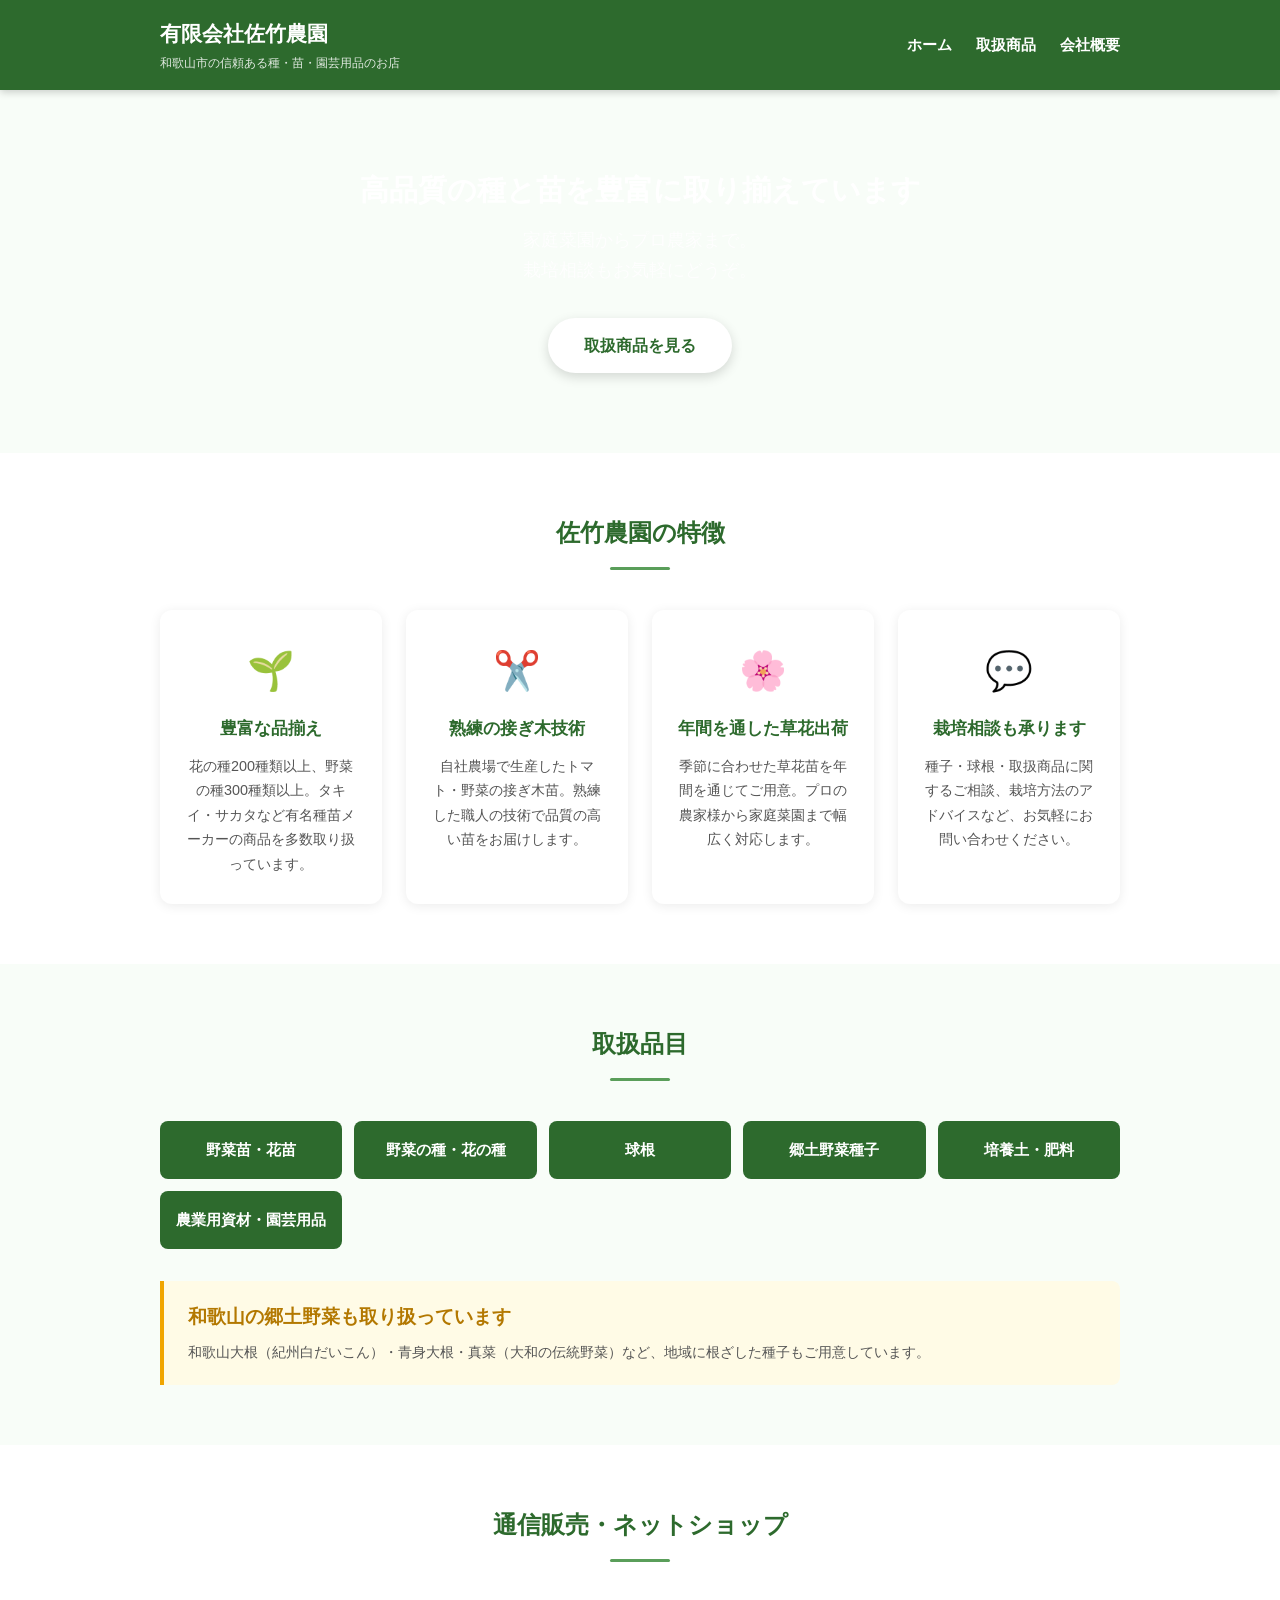
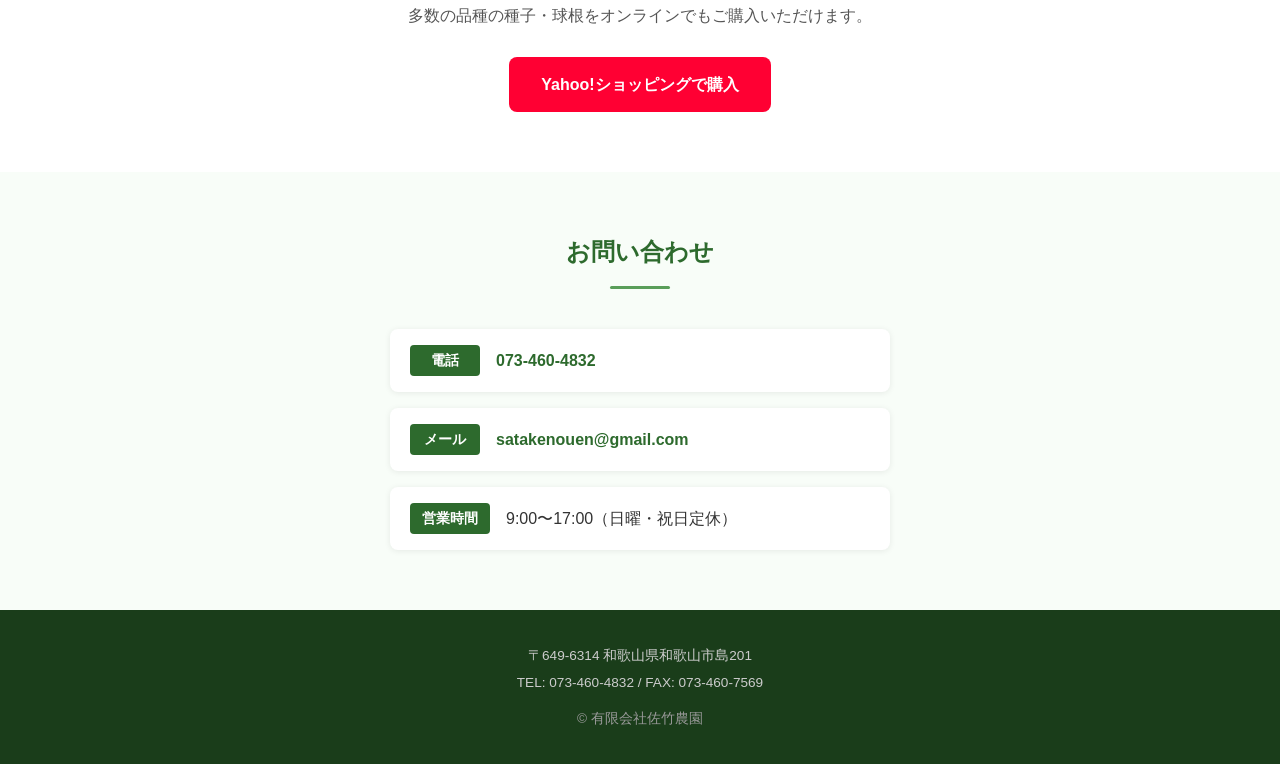
==== index.html @ ef3fe0a9 "Add files via upload" ====
<!DOCTYPE html>
<html lang="ja">
<head>
  <meta charset="UTF-8">
  <meta name="viewport" content="width=device-width, initial-scale=1.0">
  <title>有限会社佐竹農園 | 和歌山市の種苗・園芸用品専門店</title>
  <meta name="description" content="和歌山市の信頼ある種苗・農業用資材・園芸用品のお店。タキイ・サカタの種200種以上、野菜の種300種以上を取り扱い。家庭菜園からプロ農家まで対応。">
  <link rel="stylesheet" href="style.css">
</head>
<body>

<!-- ヘッダー -->
<header>
  <div class="header-inner">
    <div class="logo">
      <h1>有限会社佐竹農園</h1>
      <p class="tagline">和歌山市の信頼ある種・苗・園芸用品のお店</p>
    </div>
    <nav>
      <ul>
        <li><a href="index.html">ホーム</a></li>
        <li><a href="products.html">取扱商品</a></li>
        <li><a href="about.html">会社概要</a></li>
      </ul>
    </nav>
  </div>
</header>

<!-- ヒーロー -->
<section class="hero">
  <div class="hero-inner">
    <h2>高品質の種と苗を豊富に取り揃えています</h2>
    <p>家庭菜園からプロ農家まで。<br>栽培相談もお気軽にどうぞ。</p>
    <a href="products.html" class="btn">取扱商品を見る</a>
  </div>
</section>

<!-- 特徴 -->
<section class="features">
  <div class="container">
    <h2 class="section-title">佐竹農園の特徴</h2>
    <div class="feature-grid">
      <div class="feature-card">
        <div class="feature-icon">🌱</div>
        <h3>豊富な品揃え</h3>
        <p>花の種200種類以上、野菜の種300種類以上。タキイ・サカタなど有名種苗メーカーの商品を多数取り扱っています。</p>
      </div>
      <div class="feature-card">
        <div class="feature-icon">✂️</div>
        <h3>熟練の接ぎ木技術</h3>
        <p>自社農場で生産したトマト・野菜の接ぎ木苗。熟練した職人の技術で品質の高い苗をお届けします。</p>
      </div>
      <div class="feature-card">
        <div class="feature-icon">🌸</div>
        <h3>年間を通した草花出荷</h3>
        <p>季節に合わせた草花苗を年間を通じてご用意。プロの農家様から家庭菜園まで幅広く対応します。</p>
      </div>
      <div class="feature-card">
        <div class="feature-icon">💬</div>
        <h3>栽培相談も承ります</h3>
        <p>種子・球根・取扱商品に関するご相談、栽培方法のアドバイスなど、お気軽にお問い合わせください。</p>
      </div>
    </div>
  </div>
</section>

<!-- 取扱品目 -->
<section class="categories">
  <div class="container">
    <h2 class="section-title">取扱品目</h2>
    <div class="category-grid">
      <div class="category-item">野菜苗・花苗</div>
      <div class="category-item">野菜の種・花の種</div>
      <div class="category-item">球根</div>
      <div class="category-item">郷土野菜種子</div>
      <div class="category-item">培養土・肥料</div>
      <div class="category-item">農業用資材・園芸用品</div>
    </div>
    <div class="local-veg">
      <h3>和歌山の郷土野菜も取り扱っています</h3>
      <p>和歌山大根（紀州白だいこん）・青身大根・真菜（大和の伝統野菜）など、地域に根ざした種子もご用意しています。</p>
    </div>
  </div>
</section>

<!-- Webショップ -->
<section class="webshop">
  <div class="container">
    <h2 class="section-title">通信販売・ネットショップ</h2>
    <p>多数の品種の種子・球根をオンラインでもご購入いただけます。</p>
    <div class="shop-links">
      <a href="https://shopping.yahoo.co.jp/search?p=%E4%BD%90%E7%AB%B9%E8%BE%B2%E5%9C%92" class="shop-btn yahoo" target="_blank" rel="noopener">Yahoo!ショッピングで購入</a>
    </div>
  </div>
</section>

<!-- お問い合わせ -->
<section class="contact">
  <div class="container">
    <h2 class="section-title">お問い合わせ</h2>
    <div class="contact-info">
      <div class="contact-item">
        <span class="contact-label">電話</span>
        <a href="tel:073-460-4832">073-460-4832</a>
      </div>
      <div class="contact-item">
        <span class="contact-label">メール</span>
        <a href="mailto:satakenouen@gmail.com">satakenouen@gmail.com</a>
      </div>
      <div class="contact-item">
        <span class="contact-label">営業時間</span>
        <span>9:00〜17:00（日曜・祝日定休）</span>
      </div>
    </div>
  </div>
</section>

<!-- フッター -->
<footer>
  <div class="container">
    <p>〒649-6314 和歌山県和歌山市島201</p>
    <p>TEL: 073-460-4832 / FAX: 073-460-7569</p>
    <p class="copyright">© 有限会社佐竹農園</p>
  </div>
</footer>

</body>
</html>
---- style.css ----
/* リセット・基本 */
* { margin: 0; padding: 0; box-sizing: border-box; }
body { font-family: 'Hiragino Kaku Gothic ProN', 'Meiryo', sans-serif; color: #333; line-height: 1.7; }
a { color: inherit; text-decoration: none; }
.container { max-width: 1000px; margin: 0 auto; padding: 0 20px; }

/* ヘッダー */
header {
  background: #2d6a2d;
  color: white;
  padding: 16px 0;
  position: sticky;
  top: 0;
  z-index: 100;
  box-shadow: 0 2px 8px rgba(0,0,0,0.2);
}
.header-inner {
  max-width: 1000px;
  margin: 0 auto;
  padding: 0 20px;
  display: flex;
  align-items: center;
  justify-content: space-between;
  flex-wrap: wrap;
  gap: 12px;
}
.logo h1 { font-size: 1.3rem; font-weight: bold; }
.logo .tagline { font-size: 0.75rem; opacity: 0.85; margin-top: 2px; }
nav ul { list-style: none; display: flex; gap: 24px; }
nav a { font-size: 0.95rem; font-weight: bold; padding: 4px 0; border-bottom: 2px solid transparent; transition: border-color 0.2s; }
nav a:hover { border-bottom-color: #a8d5a8; }

/* ヒーロー */
.hero {
  background: linear-gradient(135deg, #3a7d3a 0%, #5a9e5a 50%, #7ab87a 100%);
  color: white;
  text-align: center;
  padding: 80px 20px;
}
.hero h2 { font-size: 1.8rem; margin-bottom: 16px; line-height: 1.4; }
.hero p { font-size: 1.1rem; margin-bottom: 32px; opacity: 0.95; }
.btn {
  display: inline-block;
  background: white;
  color: #2d6a2d;
  padding: 14px 36px;
  border-radius: 30px;
  font-weight: bold;
  font-size: 1rem;
  transition: transform 0.2s, box-shadow 0.2s;
  box-shadow: 0 4px 12px rgba(0,0,0,0.15);
}
.btn:hover { transform: translateY(-2px); box-shadow: 0 6px 16px rgba(0,0,0,0.2); }

/* セクション共通 */
section { padding: 60px 0; }
section:nth-child(even) { background: #f8fdf8; }
.section-title {
  text-align: center;
  font-size: 1.5rem;
  color: #2d6a2d;
  margin-bottom: 40px;
  position: relative;
  padding-bottom: 16px;
}
.section-title::after {
  content: '';
  position: absolute;
  bottom: 0;
  left: 50%;
  transform: translateX(-50%);
  width: 60px;
  height: 3px;
  background: #5a9e5a;
  border-radius: 2px;
}

/* 特徴グリッド */
.feature-grid {
  display: grid;
  grid-template-columns: repeat(auto-fit, minmax(220px, 1fr));
  gap: 24px;
}
.feature-card {
  background: white;
  border-radius: 12px;
  padding: 28px 24px;
  text-align: center;
  box-shadow: 0 2px 12px rgba(0,0,0,0.08);
  transition: transform 0.2s;
}
.feature-card:hover { transform: translateY(-4px); }
.feature-icon { font-size: 2.4rem; margin-bottom: 12px; }
.feature-card h3 { font-size: 1.05rem; color: #2d6a2d; margin-bottom: 10px; }
.feature-card p { font-size: 0.9rem; color: #555; }

/* 取扱品目 */
.category-grid {
  display: grid;
  grid-template-columns: repeat(auto-fit, minmax(160px, 1fr));
  gap: 12px;
  margin-bottom: 32px;
}
.category-item {
  background: #2d6a2d;
  color: white;
  text-align: center;
  padding: 16px 12px;
  border-radius: 8px;
  font-weight: bold;
  font-size: 0.95rem;
}
.local-veg {
  background: #fffbe6;
  border-left: 4px solid #f0a500;
  padding: 20px 24px;
  border-radius: 0 8px 8px 0;
}
.local-veg h3 { color: #b37800; margin-bottom: 8px; }
.local-veg p { font-size: 0.9rem; color: #555; }

/* Webショップ */
.webshop { text-align: center; }
.webshop p { margin-bottom: 28px; font-size: 1rem; color: #555; }
.shop-links { display: flex; gap: 16px; justify-content: center; flex-wrap: wrap; }
.shop-btn {
  display: inline-block;
  padding: 14px 32px;
  border-radius: 8px;
  font-weight: bold;
  font-size: 1rem;
  transition: opacity 0.2s;
}
.shop-btn:hover { opacity: 0.85; }
.shop-btn.yahoo { background: #ff0033; color: white; }

/* お問い合わせ */
.contact-info {
  display: flex;
  flex-direction: column;
  gap: 16px;
  max-width: 500px;
  margin: 0 auto;
}
.contact-item {
  display: flex;
  align-items: center;
  gap: 16px;
  background: white;
  padding: 16px 20px;
  border-radius: 8px;
  box-shadow: 0 1px 6px rgba(0,0,0,0.08);
}
.contact-label {
  background: #2d6a2d;
  color: white;
  padding: 4px 12px;
  border-radius: 4px;
  font-size: 0.85rem;
  font-weight: bold;
  min-width: 70px;
  text-align: center;
}
.contact-item a { color: #2d6a2d; font-weight: bold; }

/* フッター */
footer {
  background: #1a3d1a;
  color: #ccc;
  text-align: center;
  padding: 32px 20px;
  font-size: 0.85rem;
  line-height: 2;
}
.copyright { margin-top: 8px; color: #999; }

/* テーブル（会社概要用） */
.info-table { width: 100%; border-collapse: collapse; }
.info-table th, .info-table td { padding: 14px 16px; border-bottom: 1px solid #e0e0e0; text-align: left; }
.info-table th { background: #f0f7f0; color: #2d6a2d; font-weight: bold; width: 30%; }
.info-table tr:last-child th, .info-table tr:last-child td { border-bottom: none; }

/* 商品ページ */
.product-section { margin-bottom: 40px; }
.product-section h3 { font-size: 1.2rem; color: #2d6a2d; border-left: 4px solid #5a9e5a; padding-left: 12px; margin-bottom: 16px; }
.product-list { list-style: none; display: flex; flex-wrap: wrap; gap: 10px; }
.product-list li { background: #f0f7f0; padding: 8px 16px; border-radius: 20px; font-size: 0.9rem; }

/* スマホ対応 */
@media (max-width: 600px) {
  .hero h2 { font-size: 1.3rem; }
  .header-inner { justify-content: center; }
  nav ul { gap: 16px; }
  .contact-item { flex-direction: column; text-align: center; }
}
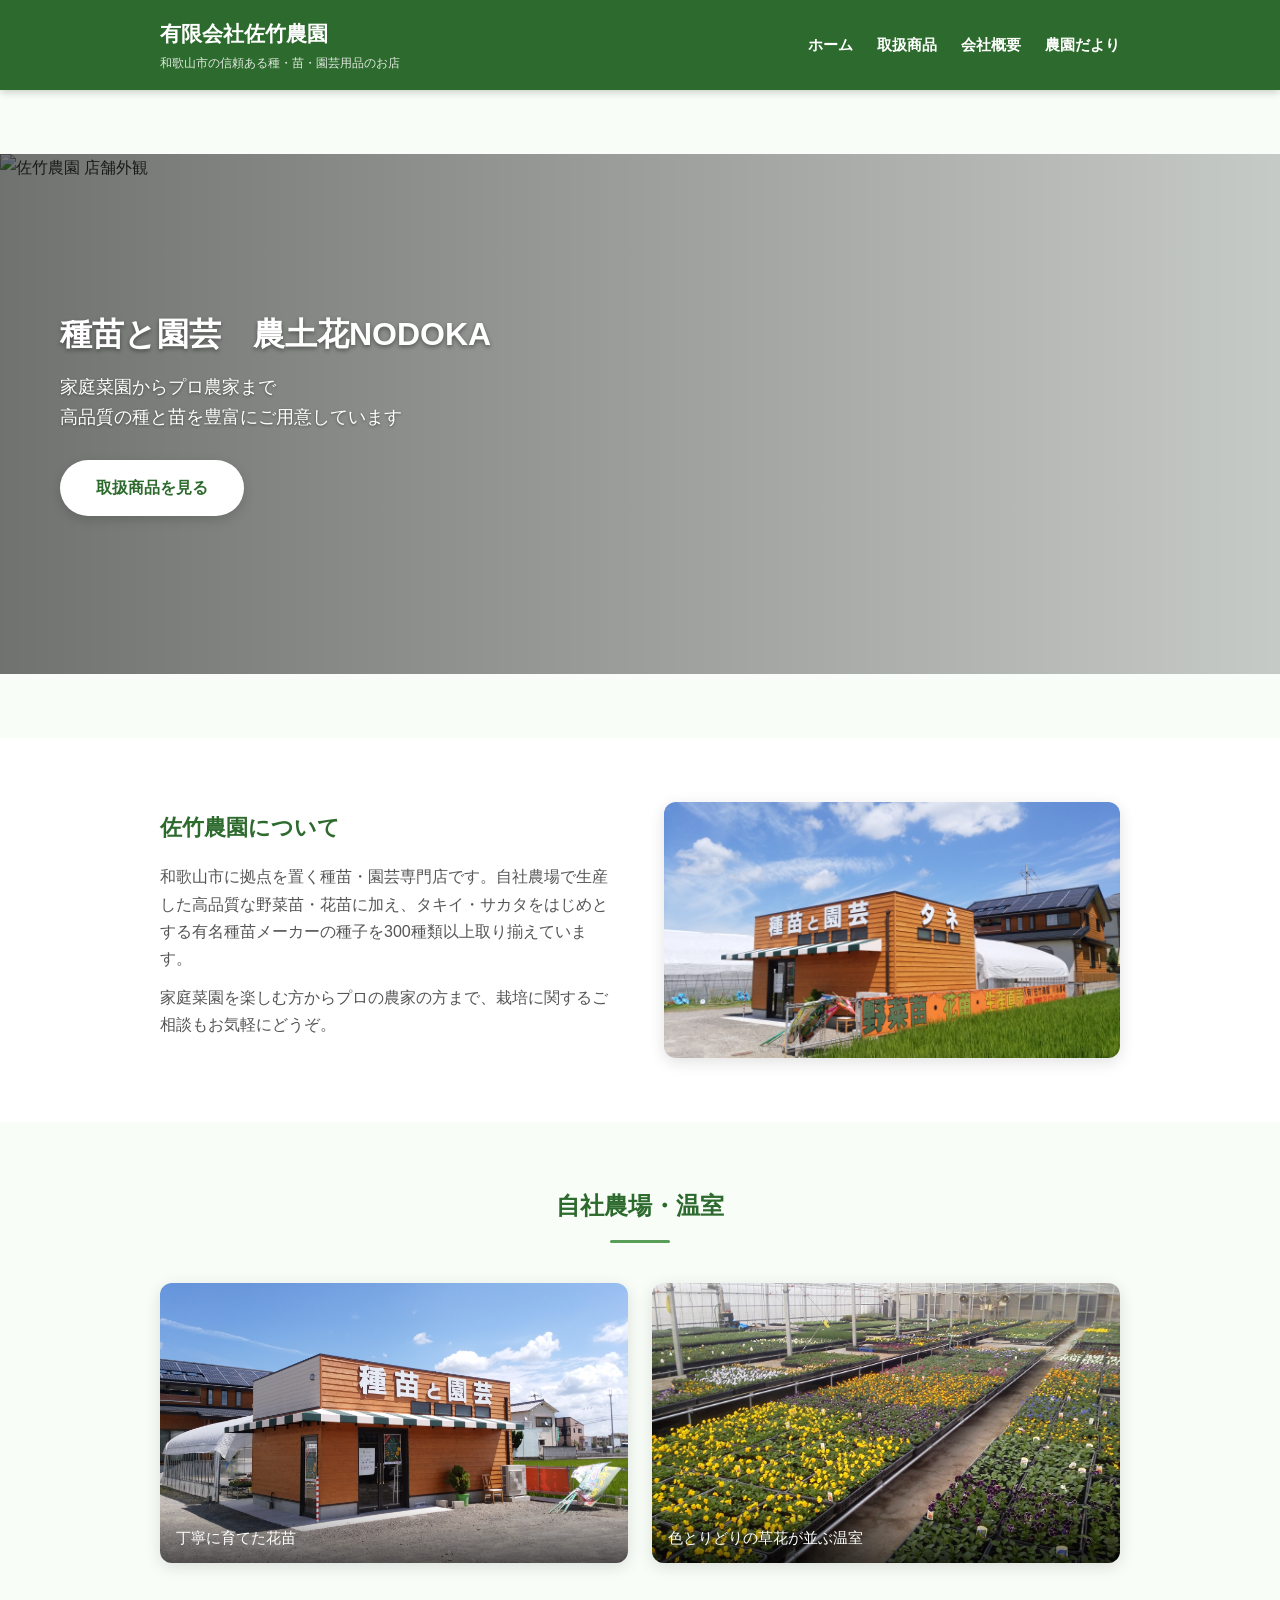
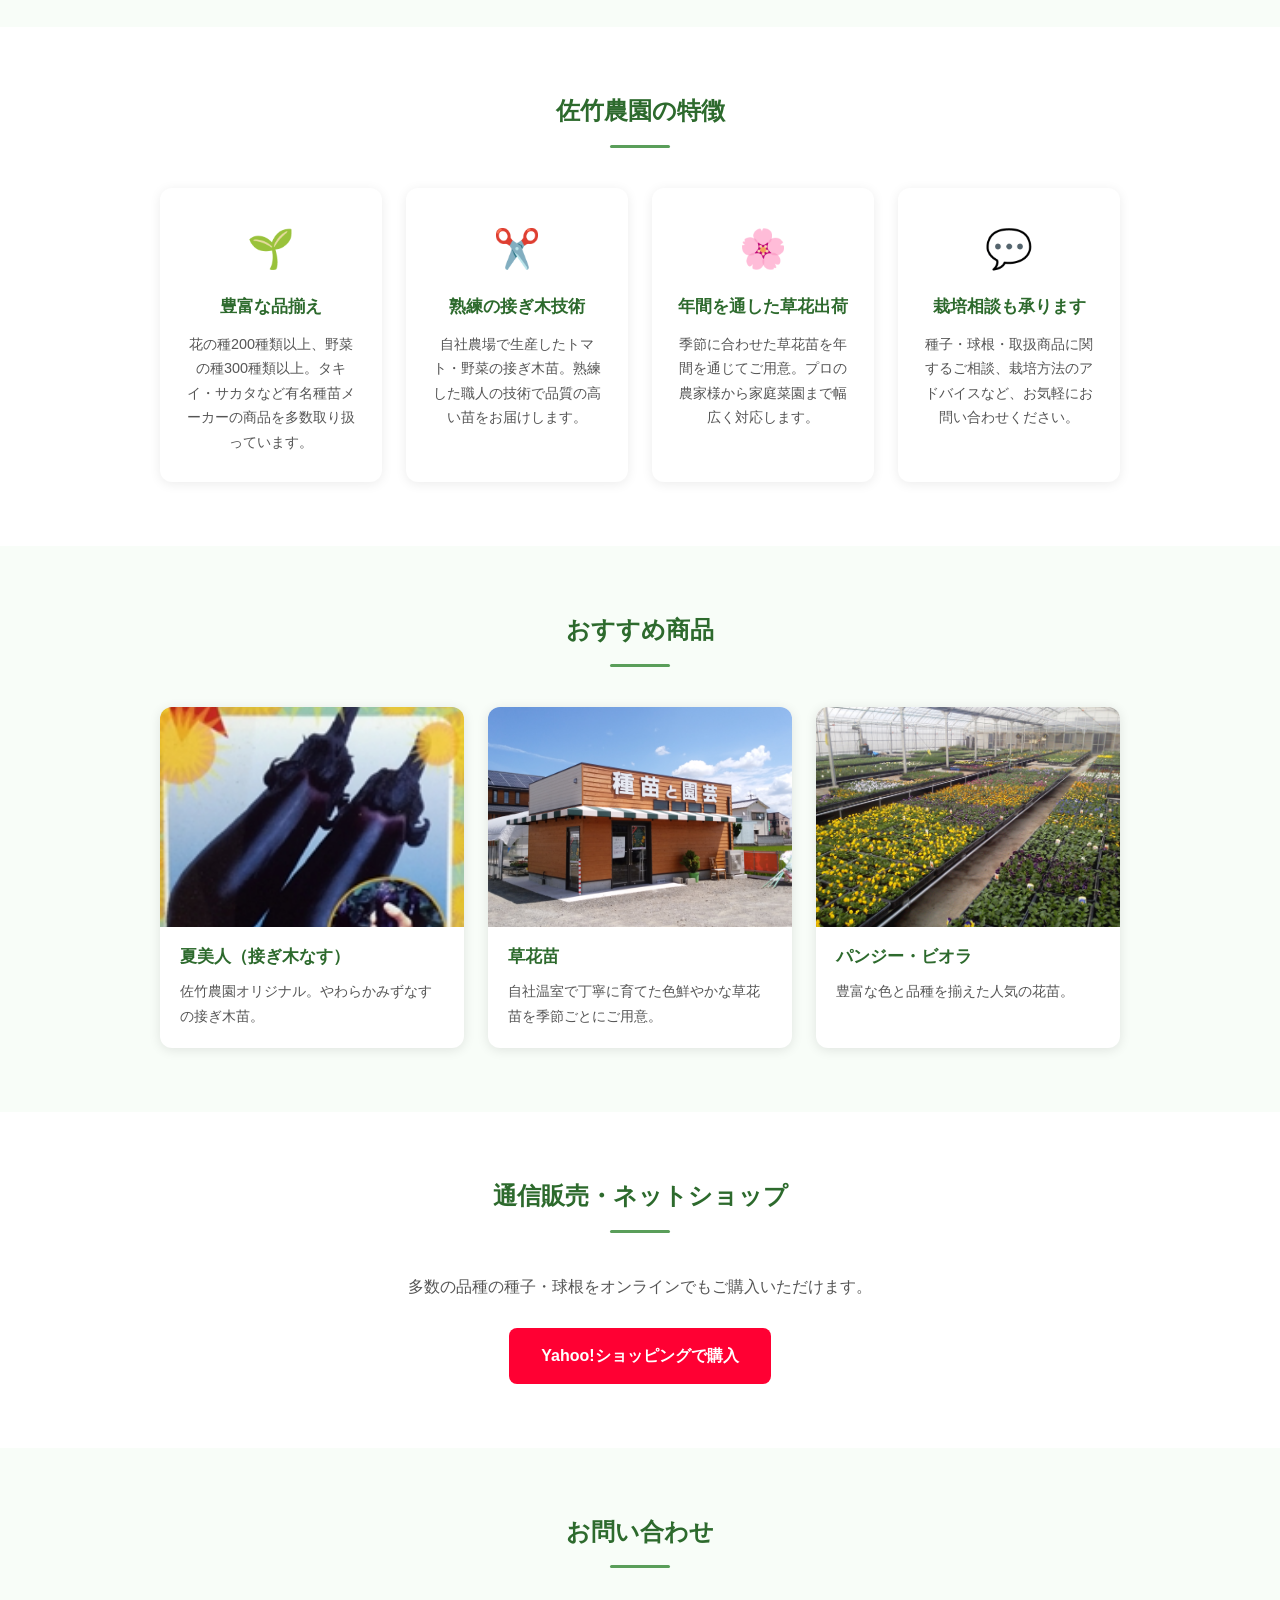
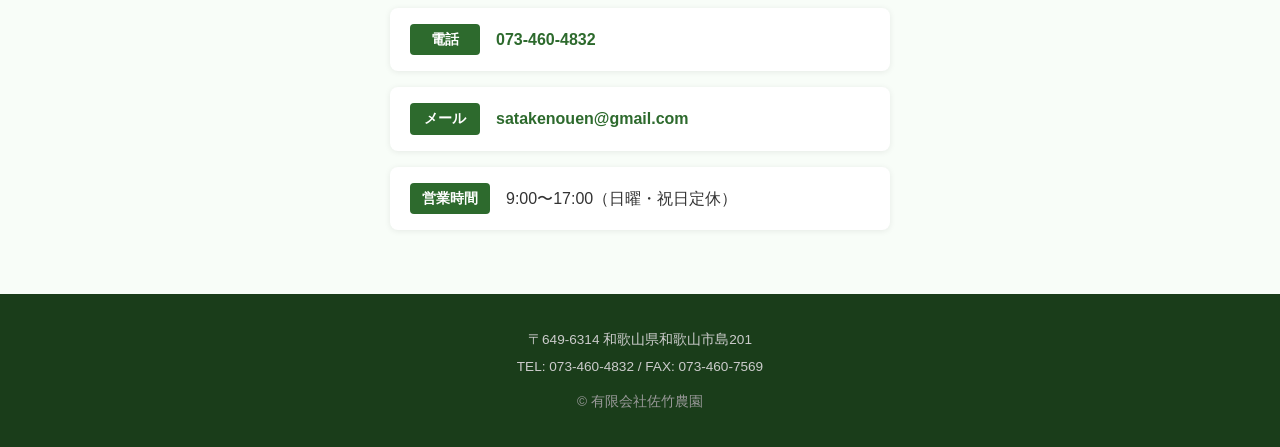
==== commit 32fe1f82: "写真追加・デザインリニューアル・農園だよりリンク追加・Yahooショッピングリンク修正" ====
--- a/index.html
+++ b/index.html
@@ -21,17 +21,54 @@
         <li><a href="index.html">ホーム</a></li>
         <li><a href="products.html">取扱商品</a></li>
         <li><a href="about.html">会社概要</a></li>
+        <li><a href="https://satake-seeds.blogspot.com" target="_blank" rel="noopener">農園だより</a></li>
       </ul>
     </nav>
   </div>
 </header>
 
-<!-- ヒーロー -->
+<!-- ヒーロー（店舗写真） -->
 <section class="hero">
-  <div class="hero-inner">
-    <h2>高品質の種と苗を豊富に取り揃えています</h2>
-    <p>家庭菜園からプロ農家まで。<br>栽培相談もお気軽にどうぞ。</p>
-    <a href="products.html" class="btn">取扱商品を見る</a>
+  <div class="hero-img-wrap">
+    <img src="images/shop1.jpg" alt="佐竹農園 店舗外観">
+    <div class="hero-overlay">
+      <h2>種苗と園芸　農土花NODOKA</h2>
+      <p>家庭菜園からプロ農家まで<br>高品質の種と苗を豊富にご用意しています</p>
+      <a href="products.html" class="btn">取扱商品を見る</a>
+    </div>
+  </div>
+</section>
+
+<!-- 店舗紹介 -->
+<section class="about-intro">
+  <div class="container">
+    <div class="intro-grid">
+      <div class="intro-text">
+        <h2>佐竹農園について</h2>
+        <p>和歌山市に拠点を置く種苗・園芸専門店です。自社農場で生産した高品質な野菜苗・花苗に加え、タキイ・サカタをはじめとする有名種苗メーカーの種子を300種類以上取り揃えています。</p>
+        <p>家庭菜園を楽しむ方からプロの農家の方まで、栽培に関するご相談もお気軽にどうぞ。</p>
+      </div>
+      <div class="intro-img">
+        <img src="images/shop2.jpg" alt="佐竹農園 外観">
+      </div>
+    </div>
+  </div>
+</section>
+
+<!-- 温室・自社農場 -->
+<section class="greenhouse-section">
+  <div class="container">
+    <h2 class="section-title">自社農場・温室</h2>
+    <div class="greenhouse-grid">
+      <div class="greenhouse-item">
+        <img src="images/greenhouse1.jpg" alt="温室の花苗">
+        <p>丁寧に育てた花苗</p>
+      </div>
+      <div class="greenhouse-item">
+        <img src="images/greenhouse2.JPG" alt="温室全体の花苗">
+        <p>色とりどりの草花が並ぶ温室</p>
+      </div>
+    </div>
   </div>
 </section>
 
@@ -64,21 +101,32 @@
   </div>
 </section>
 
-<!-- 取扱品目 -->
-<section class="categories">
+<!-- おすすめ商品 -->
+<section class="pickup">
   <div class="container">
-    <h2 class="section-title">取扱品目</h2>
-    <div class="category-grid">
-      <div class="category-item">野菜苗・花苗</div>
-      <div class="category-item">野菜の種・花の種</div>
-      <div class="category-item">球根</div>
-      <div class="category-item">郷土野菜種子</div>
-      <div class="category-item">培養土・肥料</div>
-      <div class="category-item">農業用資材・園芸用品</div>
-    </div>
-    <div class="local-veg">
-      <h3>和歌山の郷土野菜も取り扱っています</h3>
-      <p>和歌山大根（紀州白だいこん）・青身大根・真菜（大和の伝統野菜）など、地域に根ざした種子もご用意しています。</p>
+    <h2 class="section-title">おすすめ商品</h2>
+    <div class="pickup-grid">
+      <div class="pickup-card">
+        <img src="images/seed1.jpg" alt="夏美人 接ぎ木なす">
+        <div class="pickup-info">
+          <h3>夏美人（接ぎ木なす）</h3>
+          <p>佐竹農園オリジナル。やわらかみずなすの接ぎ木苗。</p>
+        </div>
+      </div>
+      <div class="pickup-card">
+        <img src="images/greenhouse1.jpg" alt="花苗">
+        <div class="pickup-info">
+          <h3>草花苗</h3>
+          <p>自社温室で丁寧に育てた色鮮やかな草花苗を季節ごとにご用意。</p>
+        </div>
+      </div>
+      <div class="pickup-card">
+        <img src="images/greenhouse2.JPG" alt="花苗各種">
+        <div class="pickup-info">
+          <h3>パンジー・ビオラ</h3>
+          <p>豊富な色と品種を揃えた人気の花苗。</p>
+        </div>
+      </div>
     </div>
   </div>
 </section>
@@ -89,7 +137,7 @@
     <h2 class="section-title">通信販売・ネットショップ</h2>
     <p>多数の品種の種子・球根をオンラインでもご購入いただけます。</p>
     <div class="shop-links">
-      <a href="https://shopping.yahoo.co.jp/search?p=%E4%BD%90%E7%AB%B9%E8%BE%B2%E5%9C%92" class="shop-btn yahoo" target="_blank" rel="noopener">Yahoo!ショッピングで購入</a>
+      <a href="https://store.shopping.yahoo.co.jp/nodoka-satakenouen/" class="shop-btn yahoo" target="_blank" rel="noopener">Yahoo!ショッピングで購入</a>
     </div>
   </div>
 </section>
--- a/style.css
+++ b/style.css
@@ -3,6 +3,7 @@
 body { font-family: 'Hiragino Kaku Gothic ProN', 'Meiryo', sans-serif; color: #333; line-height: 1.7; }
 a { color: inherit; text-decoration: none; }
 .container { max-width: 1000px; margin: 0 auto; padding: 0 20px; }
+img { max-width: 100%; height: auto; display: block; }
 
 /* ヘッダー */
 header {
@@ -31,14 +32,21 @@
 nav a:hover { border-bottom-color: #a8d5a8; }
 
 /* ヒーロー */
-.hero {
-  background: linear-gradient(135deg, #3a7d3a 0%, #5a9e5a 50%, #7ab87a 100%);
+.hero { position: relative; }
+.hero-img-wrap { position: relative; max-height: 520px; overflow: hidden; }
+.hero-img-wrap img { width: 100%; height: 520px; object-fit: cover; object-position: center; }
+.hero-overlay {
+  position: absolute;
+  inset: 0;
+  background: linear-gradient(to right, rgba(0,0,0,0.55) 0%, rgba(0,0,0,0.2) 100%);
+  display: flex;
+  flex-direction: column;
+  justify-content: center;
+  padding: 40px 60px;
   color: white;
-  text-align: center;
-  padding: 80px 20px;
-}
-.hero h2 { font-size: 1.8rem; margin-bottom: 16px; line-height: 1.4; }
-.hero p { font-size: 1.1rem; margin-bottom: 32px; opacity: 0.95; }
+}
+.hero-overlay h2 { font-size: 2rem; margin-bottom: 16px; line-height: 1.4; text-shadow: 0 2px 4px rgba(0,0,0,0.4); }
+.hero-overlay p { font-size: 1.1rem; margin-bottom: 28px; text-shadow: 0 1px 3px rgba(0,0,0,0.4); }
 .btn {
   display: inline-block;
   background: white;
@@ -49,11 +57,12 @@
   font-size: 1rem;
   transition: transform 0.2s, box-shadow 0.2s;
   box-shadow: 0 4px 12px rgba(0,0,0,0.15);
+  width: fit-content;
 }
 .btn:hover { transform: translateY(-2px); box-shadow: 0 6px 16px rgba(0,0,0,0.2); }
 
 /* セクション共通 */
-section { padding: 60px 0; }
+section { padding: 64px 0; }
 section:nth-child(even) { background: #f8fdf8; }
 .section-title {
   text-align: center;
@@ -66,13 +75,38 @@
 .section-title::after {
   content: '';
   position: absolute;
-  bottom: 0;
-  left: 50%;
+  bottom: 0; left: 50%;
   transform: translateX(-50%);
-  width: 60px;
-  height: 3px;
+  width: 60px; height: 3px;
   background: #5a9e5a;
   border-radius: 2px;
+}
+
+/* 店舗紹介 */
+.intro-grid {
+  display: grid;
+  grid-template-columns: 1fr 1fr;
+  gap: 48px;
+  align-items: center;
+}
+.intro-text h2 { font-size: 1.4rem; color: #2d6a2d; margin-bottom: 16px; }
+.intro-text p { color: #555; margin-bottom: 12px; }
+.intro-img img { border-radius: 12px; box-shadow: 0 4px 16px rgba(0,0,0,0.12); }
+
+/* 温室 */
+.greenhouse-grid {
+  display: grid;
+  grid-template-columns: 1fr 1fr;
+  gap: 24px;
+}
+.greenhouse-item { position: relative; border-radius: 12px; overflow: hidden; box-shadow: 0 4px 16px rgba(0,0,0,0.12); }
+.greenhouse-item img { width: 100%; height: 280px; object-fit: cover; transition: transform 0.4s; }
+.greenhouse-item:hover img { transform: scale(1.04); }
+.greenhouse-item p {
+  position: absolute; bottom: 0; left: 0; right: 0;
+  background: linear-gradient(transparent, rgba(0,0,0,0.6));
+  color: white; padding: 20px 16px 12px;
+  font-size: 0.95rem;
 }
 
 /* 特徴グリッド */
@@ -94,30 +128,24 @@
 .feature-card h3 { font-size: 1.05rem; color: #2d6a2d; margin-bottom: 10px; }
 .feature-card p { font-size: 0.9rem; color: #555; }
 
-/* 取扱品目 */
-.category-grid {
-  display: grid;
-  grid-template-columns: repeat(auto-fit, minmax(160px, 1fr));
-  gap: 12px;
-  margin-bottom: 32px;
-}
-.category-item {
-  background: #2d6a2d;
-  color: white;
-  text-align: center;
-  padding: 16px 12px;
-  border-radius: 8px;
-  font-weight: bold;
-  font-size: 0.95rem;
-}
-.local-veg {
-  background: #fffbe6;
-  border-left: 4px solid #f0a500;
-  padding: 20px 24px;
-  border-radius: 0 8px 8px 0;
-}
-.local-veg h3 { color: #b37800; margin-bottom: 8px; }
-.local-veg p { font-size: 0.9rem; color: #555; }
+/* おすすめ商品 */
+.pickup-grid {
+  display: grid;
+  grid-template-columns: repeat(auto-fit, minmax(280px, 1fr));
+  gap: 24px;
+}
+.pickup-card {
+  background: white;
+  border-radius: 12px;
+  overflow: hidden;
+  box-shadow: 0 2px 12px rgba(0,0,0,0.1);
+  transition: transform 0.2s;
+}
+.pickup-card:hover { transform: translateY(-4px); }
+.pickup-card img { width: 100%; height: 220px; object-fit: cover; }
+.pickup-info { padding: 16px 20px 20px; }
+.pickup-info h3 { font-size: 1.05rem; color: #2d6a2d; margin-bottom: 8px; }
+.pickup-info p { font-size: 0.9rem; color: #555; }
 
 /* Webショップ */
 .webshop { text-align: center; }
@@ -187,8 +215,12 @@
 .product-list li { background: #f0f7f0; padding: 8px 16px; border-radius: 20px; font-size: 0.9rem; }
 
 /* スマホ対応 */
-@media (max-width: 600px) {
-  .hero h2 { font-size: 1.3rem; }
+@media (max-width: 700px) {
+  .hero-overlay { padding: 24px; }
+  .hero-overlay h2 { font-size: 1.3rem; }
+  .hero-img-wrap img { height: 320px; }
+  .intro-grid { grid-template-columns: 1fr; }
+  .greenhouse-grid { grid-template-columns: 1fr; }
   .header-inner { justify-content: center; }
   nav ul { gap: 16px; }
   .contact-item { flex-direction: column; text-align: center; }
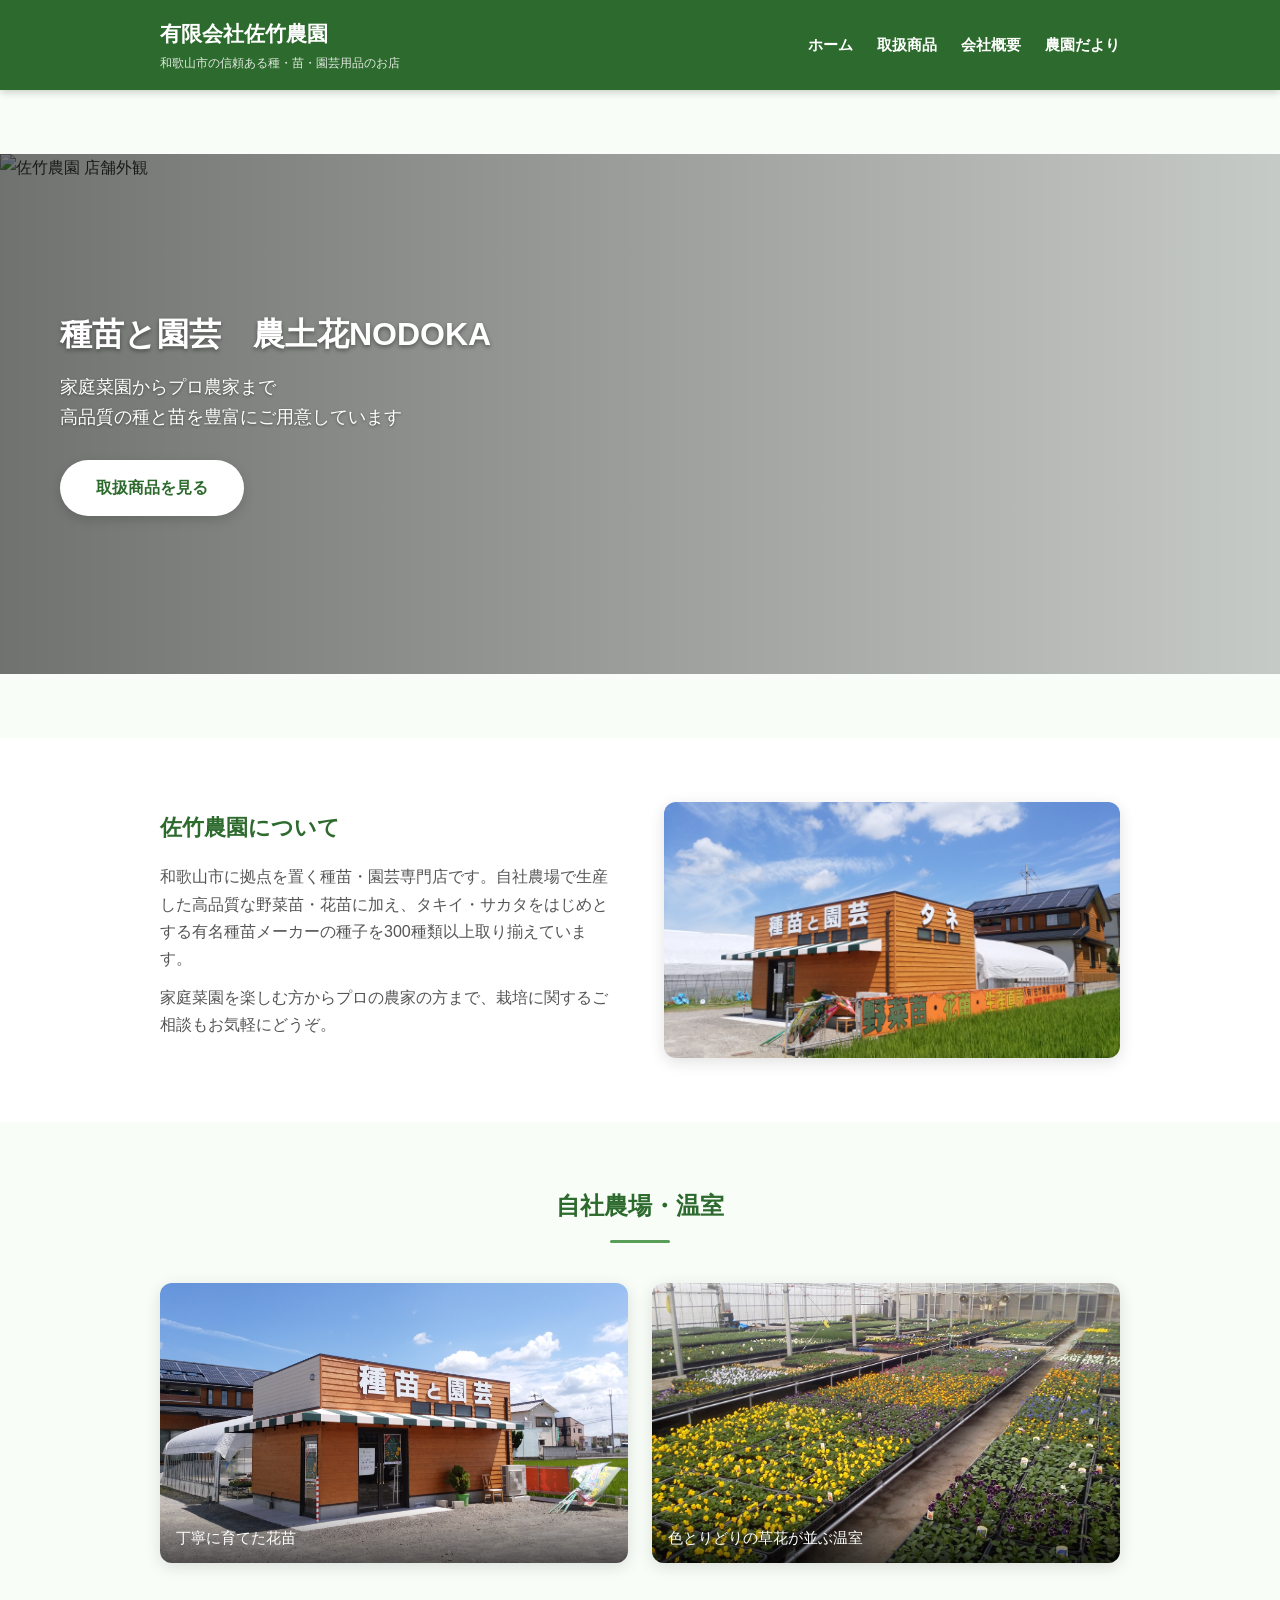
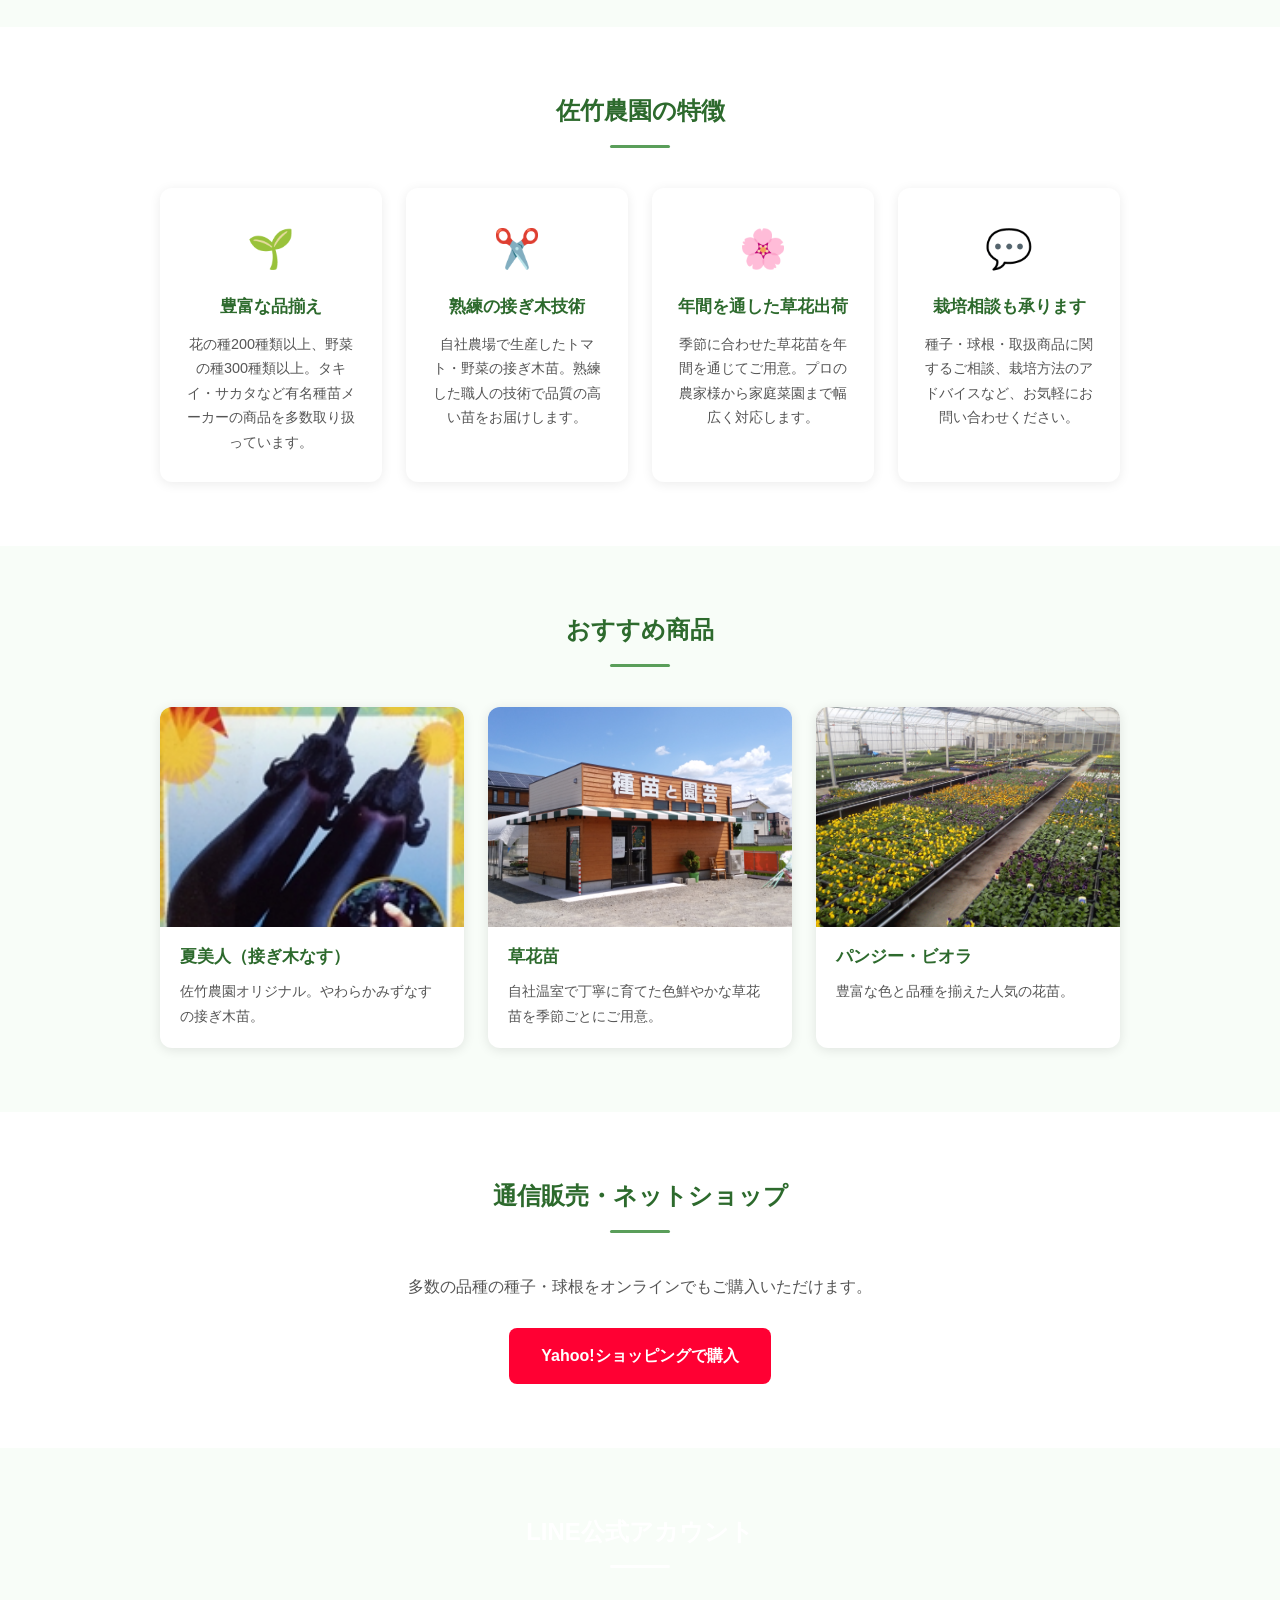
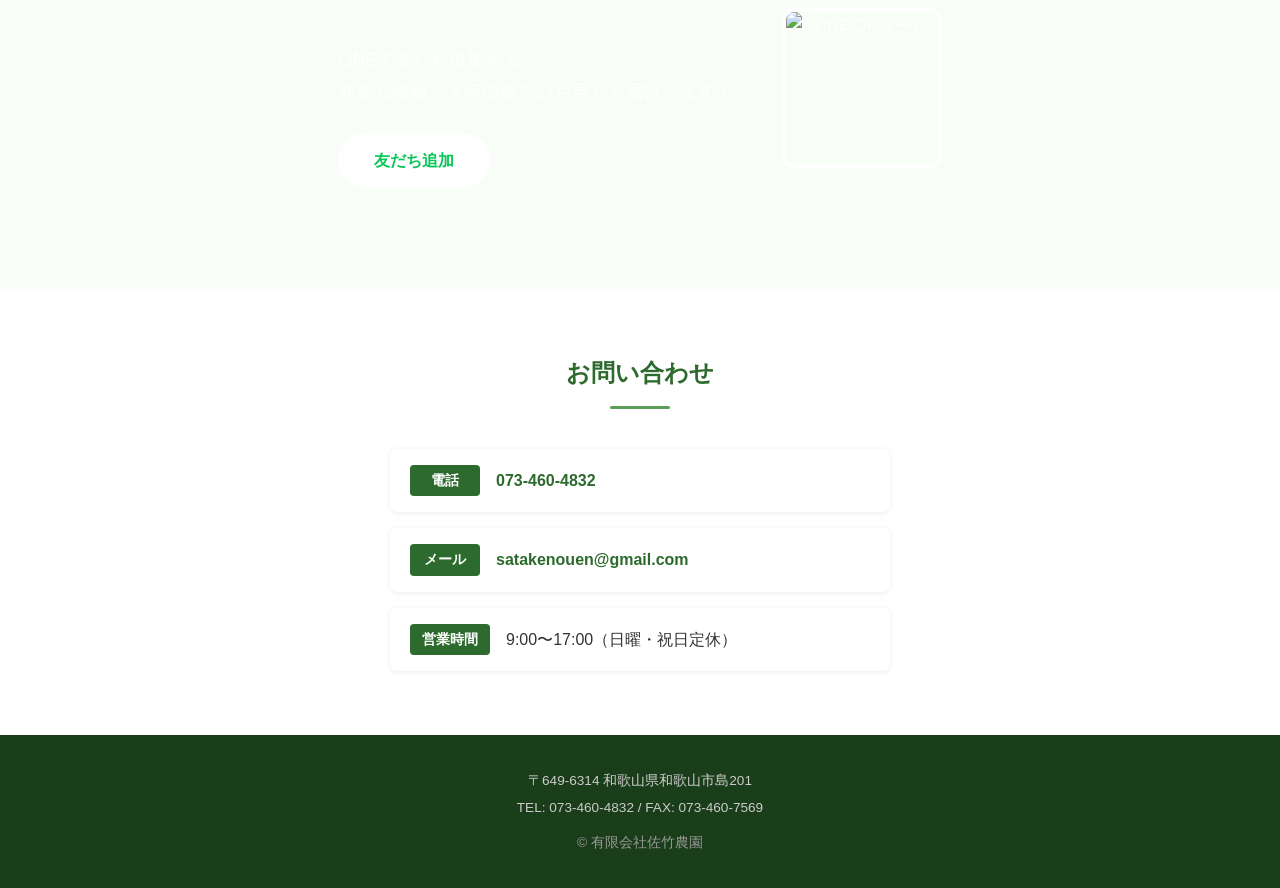
==== commit 8f4516c9: "LINE公式アカウントセクション追加" ====
--- a/index.html
+++ b/index.html
@@ -142,6 +142,25 @@
   </div>
 </section>
 
+<!-- LINE公式アカウント -->
+<section class="line-section">
+  <div class="container">
+    <h2 class="section-title">LINE公式アカウント</h2>
+    <div class="line-inner">
+      <div class="line-text">
+        <p>LINEで友だち追加すると<br>新商品情報・入荷情報をいち早くお届けします！</p>
+        <a href="https://lin.ee/409jyppa" class="line-btn" target="_blank" rel="noopener">
+          <span>友だち追加</span>
+        </a>
+      </div>
+      <div class="line-qr">
+        <img src="https://qr-official.line.me/gs/M_409jyppa_BW.png?oat_content=qr" alt="LINE QRコード">
+        <p>QRコードを読み取って<br>友だち追加</p>
+      </div>
+    </div>
+  </div>
+</section>
+
 <!-- お問い合わせ -->
 <section class="contact">
   <div class="container">
--- a/style.css
+++ b/style.css
@@ -161,6 +161,33 @@
 }
 .shop-btn:hover { opacity: 0.85; }
 .shop-btn.yahoo { background: #ff0033; color: white; }
+
+/* LINE */
+.line-section { background: #06c755; color: white; }
+.line-section .section-title { color: white; }
+.line-section .section-title::after { background: white; }
+.line-inner {
+  display: flex;
+  align-items: center;
+  justify-content: center;
+  gap: 48px;
+  flex-wrap: wrap;
+}
+.line-text p { font-size: 1.1rem; margin-bottom: 24px; line-height: 1.8; }
+.line-btn {
+  display: inline-block;
+  background: white;
+  color: #06c755;
+  padding: 14px 36px;
+  border-radius: 30px;
+  font-weight: bold;
+  font-size: 1rem;
+  transition: transform 0.2s;
+}
+.line-btn:hover { transform: translateY(-2px); }
+.line-qr { text-align: center; }
+.line-qr img { width: 160px; height: 160px; border-radius: 12px; border: 4px solid white; }
+.line-qr p { margin-top: 10px; font-size: 0.85rem; opacity: 0.9; }
 
 /* お問い合わせ */
 .contact-info {
